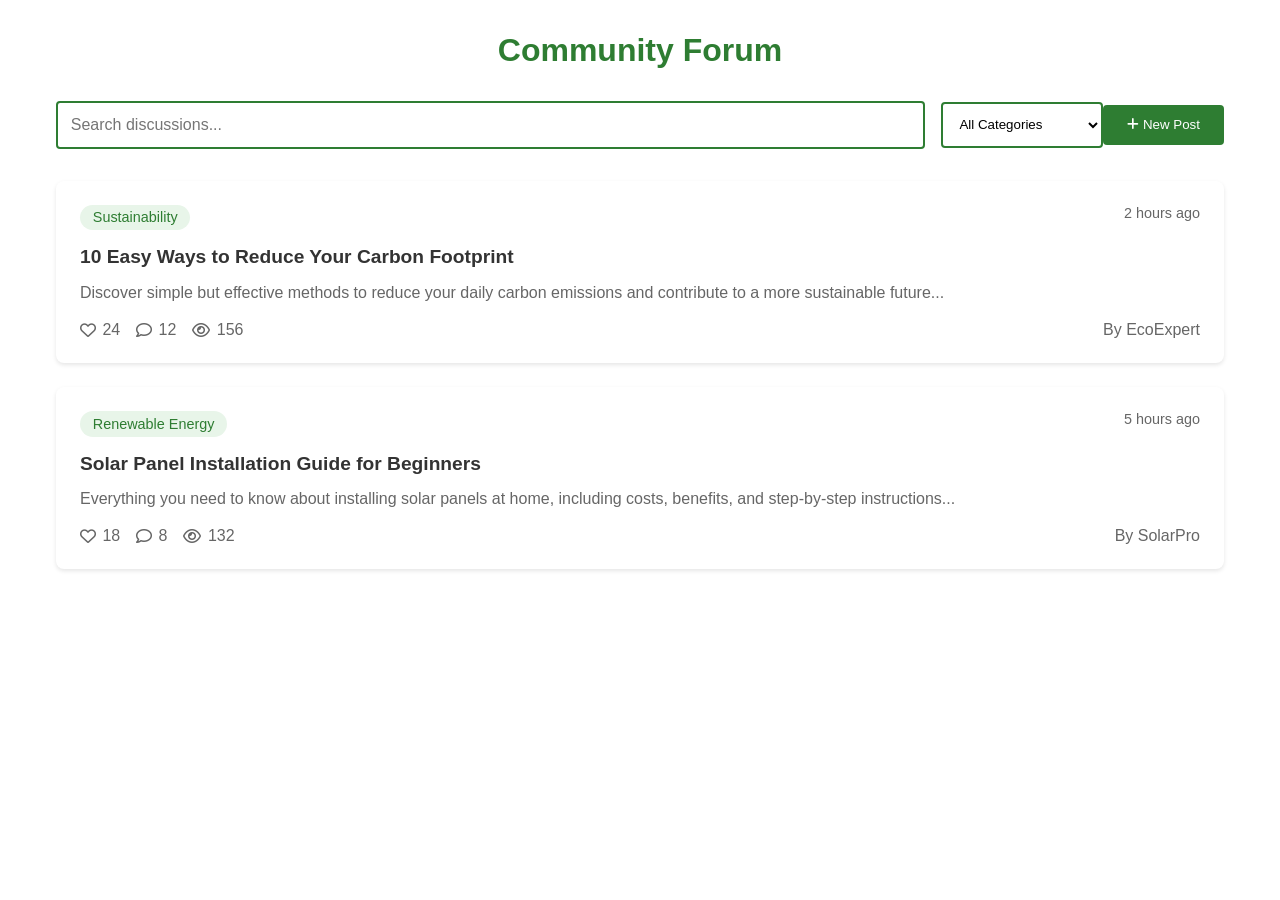
==== test.html @ e40c6d7d "first commit" ====
<!DOCTYPE html>
<html lang="en">
<head>
    <meta charset="UTF-8">
    <meta name="viewport" content="width=device-width, initial-scale=1.0">
    <title>EcoHub Community Forum</title>
    <link rel="stylesheet" href="test.css">
    <link rel="stylesheet" href="https://cdnjs.cloudflare.com/ajax/libs/font-awesome/6.0.0/css/all.min.css">
</head>
<body>
    <div class="forum-container">
        <h1 class="forum-title">Community Forum</h1>
        <div class="forum-header">
            <div class="search-bar">
                <input type="text" class="search-input" placeholder="Search discussions...">
                <select class="filter-dropdown">
                    <option value="">All Categories</option>
                    <option value="sustainability">Sustainability</option>
                    <option value="recycling">Recycling</option>
                    <option value="renewable-energy">Renewable Energy</option>
                    <option value="eco-living">Eco Living</option>
                </select>
            </div>
            <button class="new-post-btn">
                <i class="fas fa-plus"></i> New Post
            </button>
        </div>

        <div class="posts-container">
            <!-- Sample Post 1 -->
            <div class="post-card">
                <div class="post-header">
                    <span class="post-category">Sustainability</span>
                    <span class="post-date">2 hours ago</span>
                </div>
                <h2 class="post-title">10 Easy Ways to Reduce Your Carbon Footprint</h2>
                <p class="post-preview">Discover simple but effective methods to reduce your daily carbon emissions and contribute to a more sustainable future...</p>
                <div class="post-footer">
                    <div class="post-stats">
                        <span class="stat"><i class="far fa-heart"></i> 24</span>
                        <span class="stat"><i class="far fa-comment"></i> 12</span>
                        <span class="stat"><i class="far fa-eye"></i> 156</span>
                    </div>
                    <span class="post-author">By EcoExpert</span>
                </div>
            </div>

            <!-- Sample Post 2 -->
            <div class="post-card">
                <div class="post-header">
                    <span class="post-category">Renewable Energy</span>
                    <span class="post-date">5 hours ago</span>
                </div>
                <h2 class="post-title">Solar Panel Installation Guide for Beginners</h2>
                <p class="post-preview">Everything you need to know about installing solar panels at home, including costs, benefits, and step-by-step instructions...</p>
                <div class="post-footer">
                    <div class="post-stats">
                        <span class="stat"><i class="far fa-heart"></i> 18</span>
                        <span class="stat"><i class="far fa-comment"></i> 8</span>
                        <span class="stat"><i class="far fa-eye"></i> 132</span>
                    </div>
                    <span class="post-author">By SolarPro</span>
                </div>
            </div>
        </div>
    </div>

    <script>
      
    </script>
</body>
</html>
---- test.css ----
* {
    margin: 0;
    padding: 0;
    box-sizing: border-box;
    font-family: Arial, sans-serif;
}

.forum-container {
    max-width: 1200px;
    margin: 2rem auto;
    padding: 0 1rem;
}

.forum-title {
    color: #2E7D32;
    font-size: 2rem;
    margin-bottom: 2rem;
    text-align: center;
}

.forum-header {
    display: flex;
    justify-content: space-between;
    align-items: center;
    margin-bottom: 2rem;
}

.search-bar {
    display: flex;
    gap: 1rem;
    align-items: center;
    flex-grow: 1;
}

.search-input {
    flex-grow: 1;
    padding: 0.8rem;
    border: 2px solid #2E7D32;
    border-radius: 4px;
    font-size: 1rem;
}

.filter-dropdown {
    padding: 0.8rem;
    border: 2px solid #2E7D32;
    border-radius: 4px;
    background-color: white;
    cursor: pointer;
}

.new-post-btn {
    background-color: #2E7D32;
    color: white;
    padding: 0.8rem 1.5rem;
    border: none;
    border-radius: 4px;
    cursor: pointer;
    transition: all 0.3s ease;
}

.new-post-btn:hover {
    background-color: #1b5e20;
}

.posts-container {
    display: grid;
    gap: 1.5rem;
}

.post-card {
    background-color: white;
    border-radius: 8px;
    padding: 1.5rem;
    box-shadow: 0 2px 4px rgba(0,0,0,0.1);
    transition: transform 0.3s ease;
}

.post-card:hover {
    transform: translateY(-4px);
}

.post-header {
    display: flex;
    justify-content: space-between;
    margin-bottom: 1rem;
}

.post-category {
    background-color: #e8f5e9;
    color: #2E7D32;
    padding: 0.3rem 0.8rem;
    border-radius: 20px;
    font-size: 0.9rem;
}

.post-date {
    color: #666;
    font-size: 0.9rem;
}

.post-title {
    font-size: 1.2rem;
    margin-bottom: 0.8rem;
    color: #333;
}

.post-preview {
    color: #666;
    margin-bottom: 1rem;
    line-height: 1.5;
}

.post-footer {
    display: flex;
    justify-content: space-between;
    align-items: center;
    color: #666;
}

.post-stats {
    display: flex;
    gap: 1rem;
}

.stat {
    display: flex;
    align-items: center;
    gap: 0.4rem;
}

@media (max-width: 768px) {
    .forum-header {
        flex-direction: column;
        gap: 1rem;
    }

    .search-bar {
        margin: 1rem 0;
        flex-direction: column;
        width: 100%;
    }

    .filter-dropdown {
        width: 100%;
    }

    .new-post-btn {
        width: 100%;
    }
}
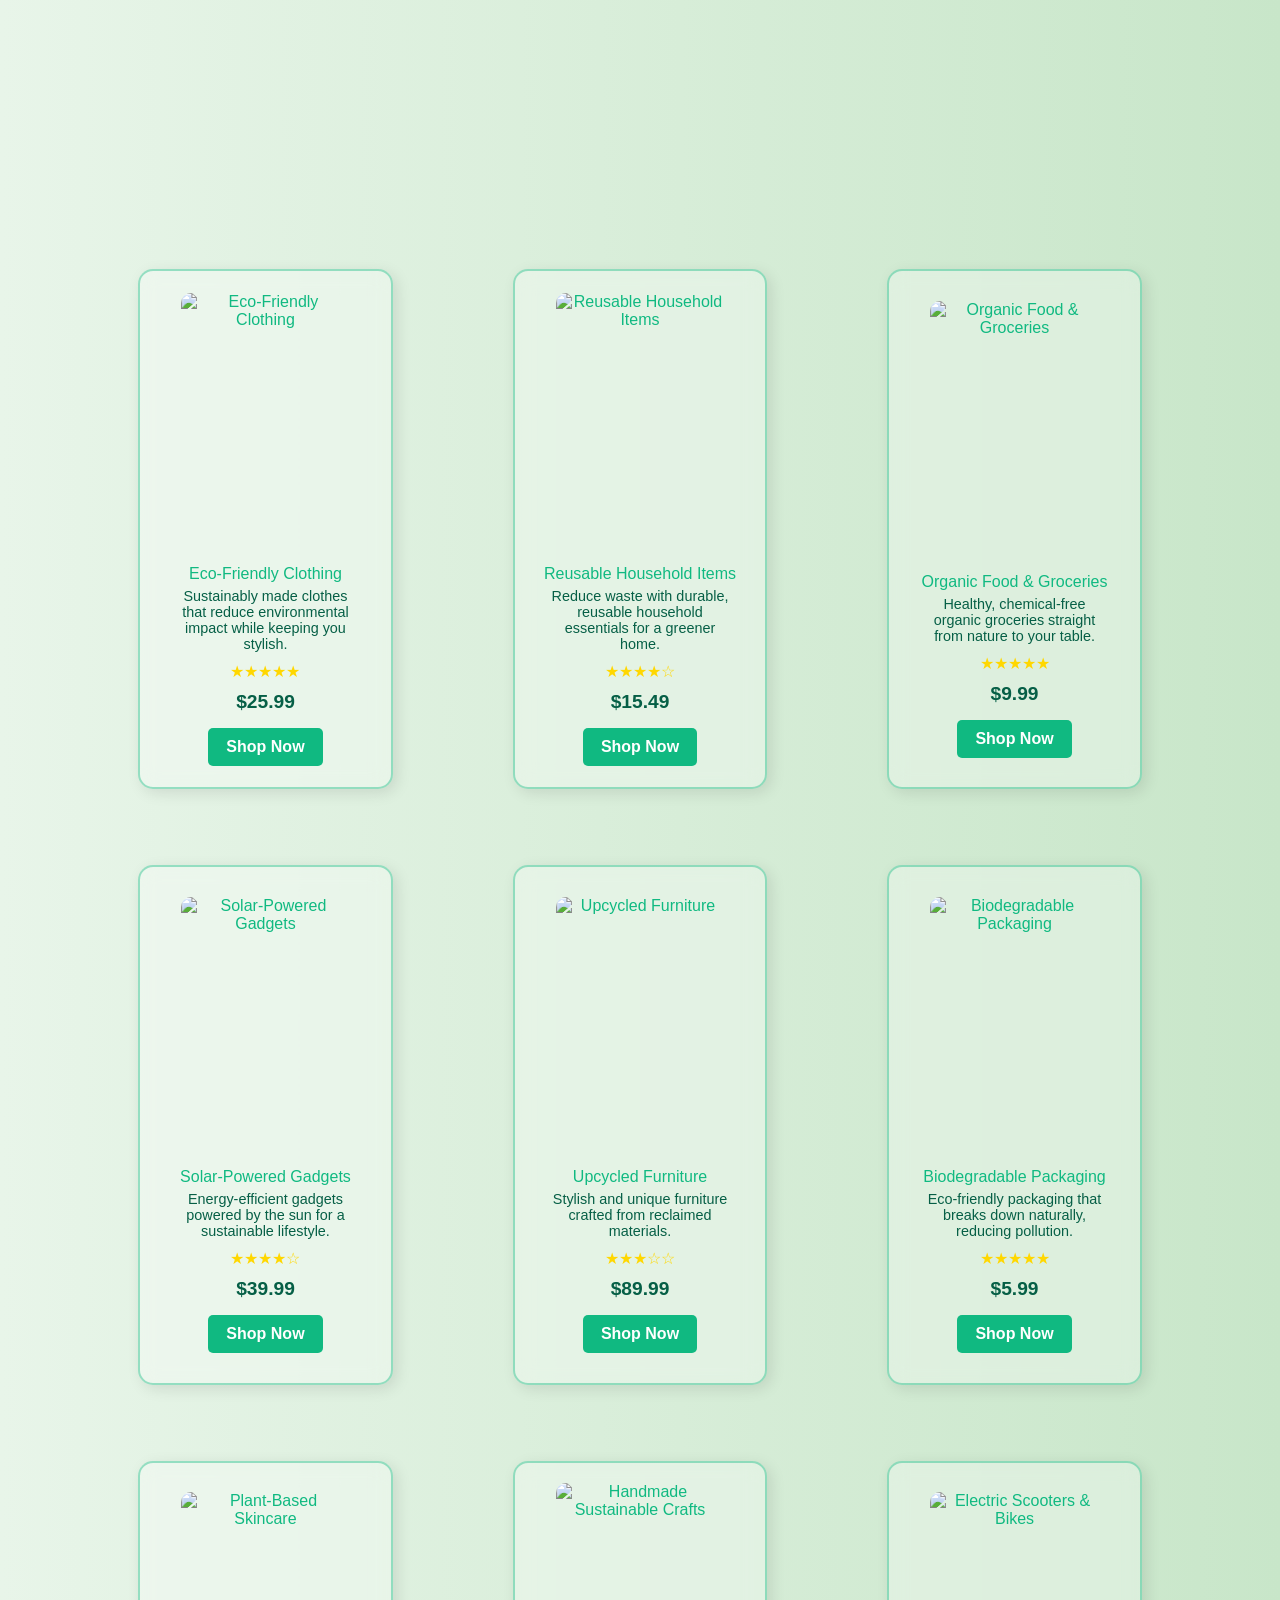
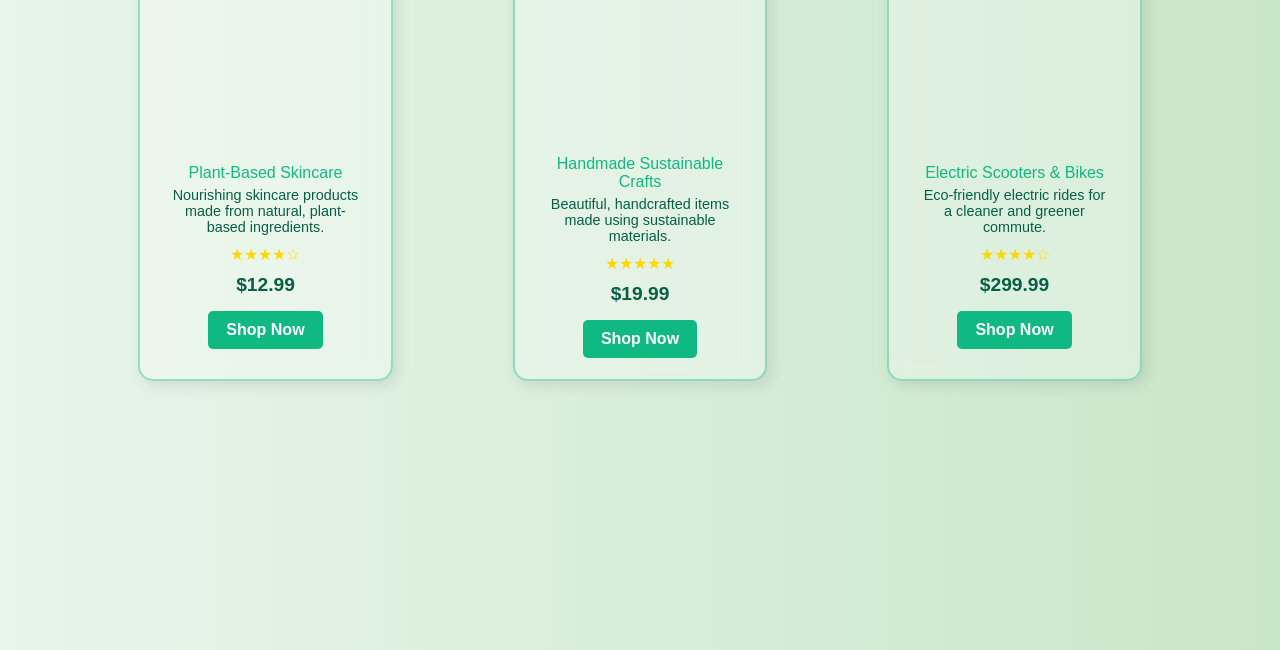
==== commit 4fd665a8: "done with the landing page with the login pages" ====
--- a/test.html
+++ b/test.html
@@ -3,70 +3,172 @@
 <head>
     <meta charset="UTF-8">
     <meta name="viewport" content="width=device-width, initial-scale=1.0">
-    <title>EcoHub Community Forum</title>
-    <link rel="stylesheet" href="test.css">
-    <link rel="stylesheet" href="https://cdnjs.cloudflare.com/ajax/libs/font-awesome/6.0.0/css/all.min.css">
+    <title>Sustainable Marketplace</title>
+    <style>
+        * {
+            margin: 0;
+            padding: 0;
+            box-sizing: border-box;
+            font-family: Arial, sans-serif;
+        }
+
+        body {
+            background: linear-gradient(to right, #e8f5e9, #c8e6c9);
+            display: flex;
+            justify-content: center;
+            align-items: center;
+            min-height: 250vh;
+            overflow-y: auto;
+            padding: 40px 0;
+        }
+
+        .container {
+            display: grid;
+            grid-template-columns: repeat(3, 1fr);
+            grid-auto-rows: 520px;
+            width: 85vw;
+            gap: 2cm;
+            padding: 20px;
+        }
+
+        .box {
+            background: rgba(255, 255, 255, 0.3);
+            backdrop-filter: blur(10px);
+            border: 2px solid rgba(16, 185, 129, 0.4);
+            color: #10B981;
+            display: flex;
+            flex-direction: column;
+            align-items: center;
+            justify-content: center;
+            text-align: center;
+            border-radius: 15px;
+            box-shadow: 4px 4px 15px rgba(0, 0, 0, 0.1);
+            padding: 20px;
+            width: 85%;
+            height: 520px;
+            margin: auto;
+        }
+
+        .box img {
+            width: 80%;
+            height: 55%;
+            object-fit: cover;
+            border-radius: 10px;
+            margin-bottom: 10px;
+        }
+
+        .stars {
+            color: gold;
+            margin: 5px 0;
+        }
+
+        .price {
+            font-size: 1.2rem;
+            font-weight: bold;
+            margin: 5px 0;
+            color: #065F46;
+        }
+
+        .description {
+            font-size: 0.9rem;
+            color: #065F46;
+            margin: 5px 0;
+            padding: 0 10px;
+        }
+
+        .btn {
+            margin-top: 10px;
+            padding: 10px 18px;
+            font-size: 1rem;
+            color: white;
+            background: #10B981;
+            border: none;
+            border-radius: 5px;
+            transition: 0.3s;
+            font-weight: bold;
+            cursor: pointer;
+        }
+
+        .btn:hover {
+            background: #34d399;
+        }
+
+    </style>
 </head>
 <body>
-    <div class="forum-container">
-        <h1 class="forum-title">Community Forum</h1>
-        <div class="forum-header">
-            <div class="search-bar">
-                <input type="text" class="search-input" placeholder="Search discussions...">
-                <select class="filter-dropdown">
-                    <option value="">All Categories</option>
-                    <option value="sustainability">Sustainability</option>
-                    <option value="recycling">Recycling</option>
-                    <option value="renewable-energy">Renewable Energy</option>
-                    <option value="eco-living">Eco Living</option>
-                </select>
-            </div>
-            <button class="new-post-btn">
-                <i class="fas fa-plus"></i> New Post
-            </button>
+    <div class="container">
+        <div class="box">
+            <img src="https://images.unsplash.com/photo-1532105956626-9561f4de03a2?w=500" alt="Eco-Friendly Clothing">
+            <p>Eco-Friendly Clothing</p>
+            <p class="description">Sustainably made clothes that reduce environmental impact while keeping you stylish.</p>
+            <p class="stars">★★★★★</p>
+            <p class="price">$25.99</p>
+            <button class="btn">Shop Now</button>
         </div>
-
-        <div class="posts-container">
-            <!-- Sample Post 1 -->
-            <div class="post-card">
-                <div class="post-header">
-                    <span class="post-category">Sustainability</span>
-                    <span class="post-date">2 hours ago</span>
-                </div>
-                <h2 class="post-title">10 Easy Ways to Reduce Your Carbon Footprint</h2>
-                <p class="post-preview">Discover simple but effective methods to reduce your daily carbon emissions and contribute to a more sustainable future...</p>
-                <div class="post-footer">
-                    <div class="post-stats">
-                        <span class="stat"><i class="far fa-heart"></i> 24</span>
-                        <span class="stat"><i class="far fa-comment"></i> 12</span>
-                        <span class="stat"><i class="far fa-eye"></i> 156</span>
-                    </div>
-                    <span class="post-author">By EcoExpert</span>
-                </div>
-            </div>
-
-            <!-- Sample Post 2 -->
-            <div class="post-card">
-                <div class="post-header">
-                    <span class="post-category">Renewable Energy</span>
-                    <span class="post-date">5 hours ago</span>
-                </div>
-                <h2 class="post-title">Solar Panel Installation Guide for Beginners</h2>
-                <p class="post-preview">Everything you need to know about installing solar panels at home, including costs, benefits, and step-by-step instructions...</p>
-                <div class="post-footer">
-                    <div class="post-stats">
-                        <span class="stat"><i class="far fa-heart"></i> 18</span>
-                        <span class="stat"><i class="far fa-comment"></i> 8</span>
-                        <span class="stat"><i class="far fa-eye"></i> 132</span>
-                    </div>
-                    <span class="post-author">By SolarPro</span>
-                </div>
-            </div>
+        <div class="box">
+            <img src="https://images.unsplash.com/photo-1573415054511-1b7c02d6479a?w=500" alt="Reusable Household Items">
+            <p>Reusable Household Items</p>
+            <p class="description">Reduce waste with durable, reusable household essentials for a greener home.</p>
+            <p class="stars">★★★★☆</p>
+            <p class="price">$15.49</p>
+            <button class="btn">Shop Now</button>
+        </div>
+        <div class="box">
+            <img src="https://images.unsplash.com/photo-1572448862528-7e30b1b5ab27?w=500" alt="Organic Food & Groceries">
+            <p>Organic Food & Groceries</p>
+            <p class="description">Healthy, chemical-free organic groceries straight from nature to your table.</p>
+            <p class="stars">★★★★★</p>
+            <p class="price">$9.99</p>
+            <button class="btn">Shop Now</button>
+        </div>
+        <div class="box">
+            <img src="https://images.unsplash.com/photo-1595526114035-2e24702da6c1?w=500" alt="Solar-Powered Gadgets">
+            <p>Solar-Powered Gadgets</p>
+            <p class="description">Energy-efficient gadgets powered by the sun for a sustainable lifestyle.</p>
+            <p class="stars">★★★★☆</p>
+            <p class="price">$39.99</p>
+            <button class="btn">Shop Now</button>
+        </div>
+        <div class="box">
+            <img src="https://images.unsplash.com/photo-1507925921958-8a62f3d1a50d?w=500" alt="Upcycled Furniture">
+            <p>Upcycled Furniture</p>
+            <p class="description">Stylish and unique furniture crafted from reclaimed materials.</p>
+            <p class="stars">★★★☆☆</p>
+            <p class="price">$89.99</p>
+            <button class="btn">Shop Now</button>
+        </div>
+        <div class="box">
+            <img src="https://images.unsplash.com/photo-1582719478250-c89cae4dc85b?w=500" alt="Biodegradable Packaging">
+            <p>Biodegradable Packaging</p>
+            <p class="description">Eco-friendly packaging that breaks down naturally, reducing pollution.</p>
+            <p class="stars">★★★★★</p>
+            <p class="price">$5.99</p>
+            <button class="btn">Shop Now</button>
+        </div>
+        <div class="box">
+            <img src="https://images.unsplash.com/photo-1598625369363-250aa5d12732?w=500" alt="Plant-Based Skincare">
+            <p>Plant-Based Skincare</p>
+            <p class="description">Nourishing skincare products made from natural, plant-based ingredients.</p>
+            <p class="stars">★★★★☆</p>
+            <p class="price">$12.99</p>
+            <button class="btn">Shop Now</button>
+        </div>
+        <div class="box">
+            <img src="https://images.unsplash.com/photo-1521747116042-5a810fda9664?w=500" alt="Handmade Sustainable Crafts">
+            <p>Handmade Sustainable Crafts</p>
+            <p class="description">Beautiful, handcrafted items made using sustainable materials.</p>
+            <p class="stars">★★★★★</p>
+            <p class="price">$19.99</p>
+            <button class="btn">Shop Now</button>
+        </div>
+        <div class="box">
+            <img src="https://images.unsplash.com/photo-1607861718896-4a404ea48f4b?w=500" alt="Electric Scooters & Bikes">
+            <p>Electric Scooters & Bikes</p>
+            <p class="description">Eco-friendly electric rides for a cleaner and greener commute.</p>
+            <p class="stars">★★★★☆</p>
+            <p class="price">$299.99</p>
+            <button class="btn">Shop Now</button>
         </div>
     </div>
-
-    <script>
-      
-    </script>
 </body>
-</html>+</html>
